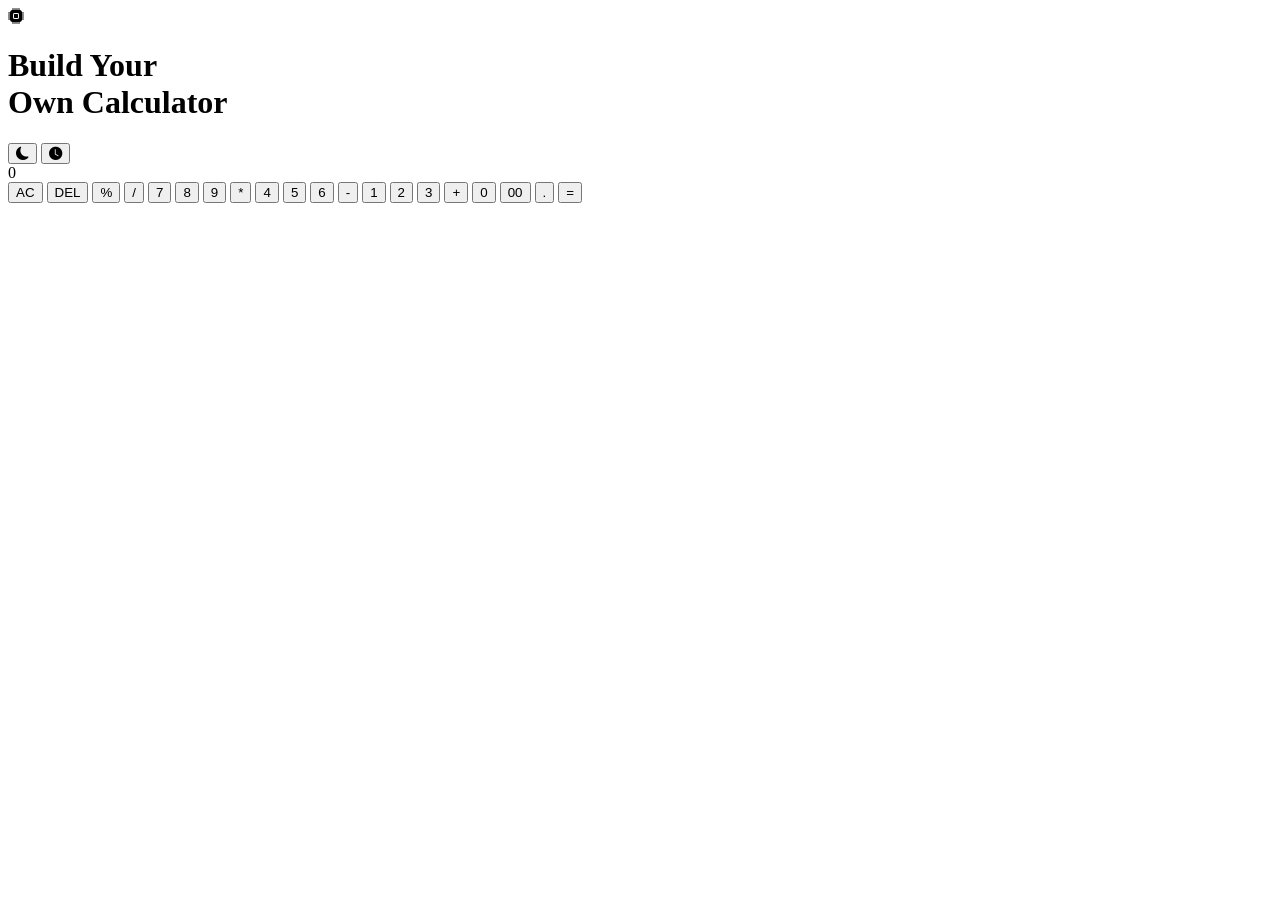
==== index.html @ 2ae71986 "Add files via upload" ====
<!DOCTYPE html>
<html lang="en">

<head>
    <meta charset="UTF-8">
    <meta name="viewport" content="width=device-width, initial-scale=1.0">
    <title>Modern Calculator</title>
    <link rel="stylesheet" href="https://cdn.jsdelivr.net/npm/bootstrap-icons@1.11.3/font/bootstrap-icons.css">
    <link rel="preconnect" href="https://fonts.googleapis.com">
    <link rel="preconnect" href="https://fonts.gstatic.com" crossorigin>
    <link
        href="https://fonts.googleapis.com/css2?family=Poppins:wght@400;500;600;700&family=Space+Grotesk:wght@700&display=swap"
        rel="stylesheet">
    <link rel="stylesheet" href="style.css">
</head>

<body>
    <div class="page">
        <div class="intro">
            <div class="badge"><i class="bi bi-cpu-fill"></i></div>
            <h1>Build Your<br>Own Calculator</h1>
        </div>

        <div class="container">
            <div class="top-bar">
                <button id="btn" class="mode-toggle"><i class="bi bi-moon-fill"></i></button>
                <button id="historyBtn" class="mode-toggle"><i class="bi bi-clock-fill"></i></button>
            </div>

            <div class="history-panel" id="historyPanel"></div>

            <div class="display">
                <div class="expression" id="expression"></div>
                <div class="result" id="result">0</div>
            </div>

            <div class="buttons">
                <button class="operator" data-value="AC">AC</button>
                <button class="operator" data-value="DEL">DEL</button>
                <button class="operator" data-value="%">%</button>
                <button class="operator" data-value="/">/</button>

                <button data-value="7">7</button>
                <button data-value="8">8</button>
                <button data-value="9">9</button>
                <button class="operator" data-value="*">*</button>

                <button data-value="4">4</button>
                <button data-value="5">5</button>
                <button data-value="6">6</button>
                <button class="operator" data-value="-">-</button>

                <button data-value="1">1</button>
                <button data-value="2">2</button>
                <button data-value="3">3</button>
                <button class="operator" data-value="+">+</button>

                <button data-value="0">0</button>
                <button data-value="00">00</button>
                <button class="operator" data-value=".">.</button>
                <button class="operator" data-value="=">=</button>
            </div>
        </div>

        <script src="script.js"></script>
</body>

</html>
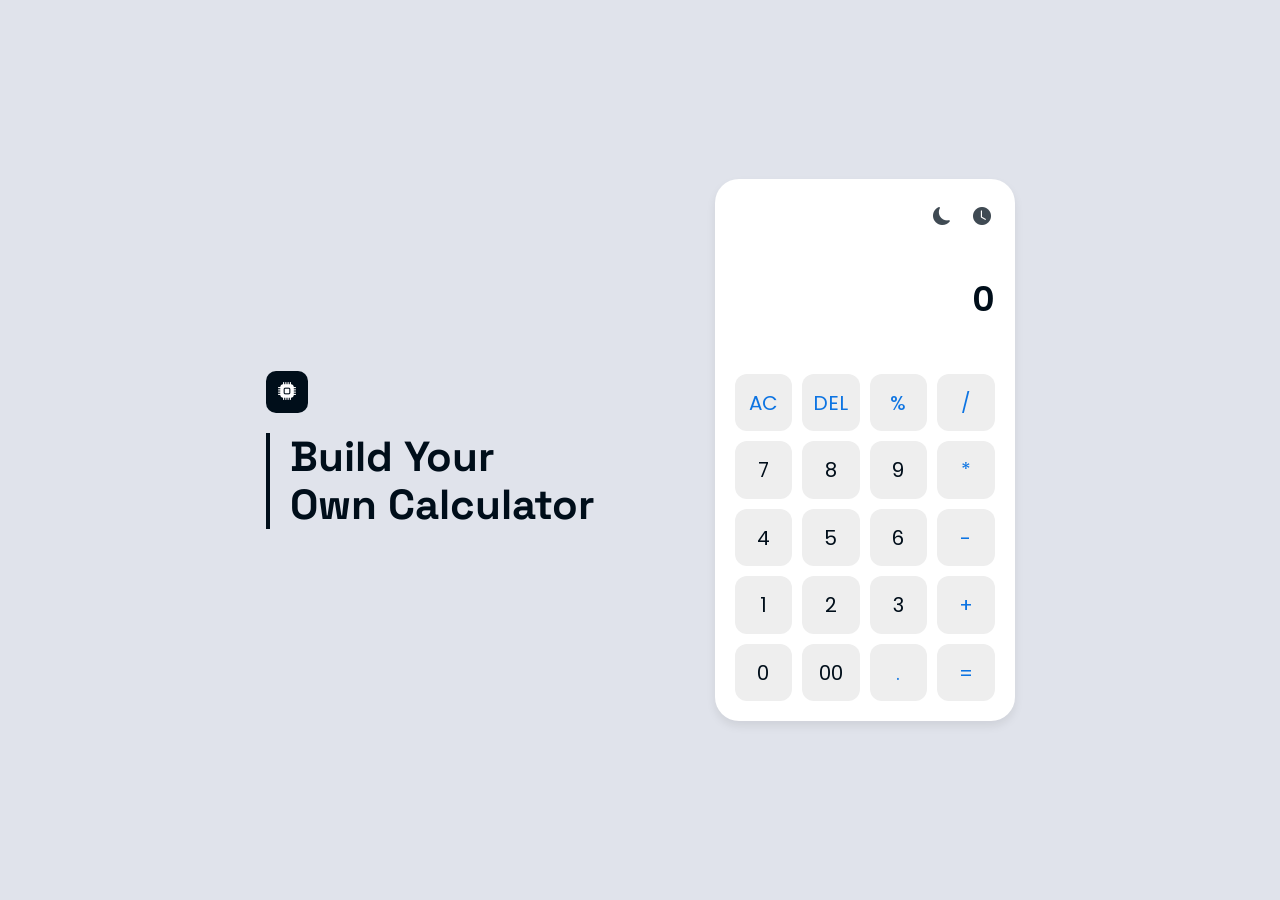
==== commit 31a27b40: "Merge branch 'main' of https://github.com/mariamrajput78m/CodeAlpha_Calculator" ====
--- a/index.html
+++ b/index.html
@@ -23,8 +23,13 @@
 
         <div class="container">
             <div class="top-bar">
-                <button id="btn" class="mode-toggle"><i class="bi bi-moon-fill"></i></button>
-                <button id="historyBtn" class="mode-toggle"><i class="bi bi-clock-fill"></i></button>
+                <button id="btn" class="mode-toggle" aria-label="Toggle dark mode">
+                    <i class="bi bi-moon-fill"></i>
+                </button>
+
+                <button id="historyBtn" class="mode-toggle" aria-label="Show history">
+                    <i class="bi bi-clock-fill"></i>
+                </button>
             </div>
 
             <div class="history-panel" id="historyPanel"></div>
@@ -62,7 +67,8 @@
             </div>
         </div>
 
-        <script src="script.js"></script>
+    </div>
+    <script src="script.js"></script>
 </body>
 
 </html>
--- a/style.css
+++ b/style.css
@@ -0,0 +1,191 @@
+* {
+    margin: 0;
+    padding: 0;
+    box-sizing: border-box;
+    font-family: "Poppins", sans-serif;
+}
+
+:root {
+    --bg: #e0e3eb;
+    --card: #ffffff;
+    --key: #eeeeee;
+    --key-hover: #e2e2e2;
+    --op-color: #2f92ff;
+    --text: #000e1a;
+}
+
+body.dark-mode {
+    --bg: #14151f;
+    --card: #1d1e2b;
+    --key: #2a2c3c;
+    --key-hover: #343650;
+    --op-color: #7d9dff;
+    --text: #f1f1f5;
+}
+
+.page {
+    display: flex;
+    align-items: center;
+    gap: 120px;
+    flex-wrap: wrap;
+    justify-content: center;
+    max-width: 1100px;
+    padding: 20px;
+}
+
+.intro {
+    max-width: 380px;
+}
+
+.badge {
+    width: 42px;
+    height: 42px;
+    background-color: var(--text);
+    color: var(--card);
+    border-radius: 10px;
+    display: flex;
+    align-items: center;
+    justify-content: center;
+    font-size: 18px;
+    margin-bottom: 20px;
+}
+
+.intro h1 {
+    font-family: "Space Grotesk", sans-serif;
+    font-size: 42px;
+    line-height: 1.15;
+    color: var(--text);
+    border-left: 4px solid var(--text);
+    padding-left: 20px;
+}
+
+body {
+    min-height: 100vh;
+    display: flex;
+    align-items: center;
+    justify-content: center;
+    background-color: var(--bg);
+    transition: background-color 0.3s ease;
+    padding: 20px;
+}
+
+.container {
+    position: relative;
+    background-color: var(--card);
+    width: 300px;
+    padding: 20px;
+    border-radius: 24px;
+    box-shadow: 0 5px 10px rgba(0, 0, 0, 0.08);
+    display: flex;
+    flex-direction: column;
+    transition: background-color 0.3s ease;
+}
+
+.top-bar {
+    display: flex;
+    justify-content: flex-end;
+    gap: 14px;
+}
+
+.mode-toggle {
+    width: auto;
+    height: auto;
+    border: none;
+    background: none;
+    color: var(--text);
+    font-size: 18px;
+    cursor: pointer;
+    padding: 4px;
+    display: flex;
+    align-items: center;
+    justify-content: center;
+    opacity: 0.75;
+}
+
+.mode-toggle:hover {
+    opacity: 1;
+}
+
+.history-panel {
+    display: none;
+    position: absolute;
+    top: 60px;
+    left: 20px;
+    right: 20px;
+    background-color: var(--key);
+    border-radius: 10px;
+    padding: 8px;
+    max-height: 140px;
+    overflow-y: auto;
+    font-size: 13px;
+    color: var(--text);
+    box-shadow: 0 4px 12px rgba(0, 0, 0, 0.15);
+    z-index: 10;
+}
+
+.history-panel.show {
+    display: block;
+}
+
+.history-item {
+    padding: 4px 0;
+    border-bottom: 1px solid var(--key-hover);
+    cursor: pointer;
+}
+
+.display {
+    margin-top: 20px;
+    margin-bottom: 10px;
+    text-align: right;
+    min-height: 90px;
+}
+
+.expression {
+    font-size: 16px;
+    color: var(--text);
+    opacity: 0.6;
+    min-height: 20px;
+    word-wrap: break-word;
+}
+
+.result {
+    font-size: 34px;
+    font-weight: 600;
+    color: var(--text);
+}
+
+.buttons {
+    display: grid;
+    grid-gap: 10px;
+    grid-template-columns: repeat(4, 1fr);
+    margin-top: 20px;
+}
+
+.buttons button {
+    aspect-ratio: 1 / 1;
+    padding: 0;
+    border-radius: 12px;
+    border: none;
+    font-size: 20px;
+    cursor: pointer;
+    background-color: var(--key);
+    color: var(--text);
+    transition: background-color 0.15s ease;
+}
+
+.buttons button:hover {
+    background-color: var(--key-hover);
+}
+
+.buttons button:active {
+    transform: scale(0.99);
+}
+
+.buttons button.pressed {
+    background-color: var(--op-color) !important;
+    color: #fff !important;
+}
+
+.buttons .operator {
+    color: #0d74e2;
+}
